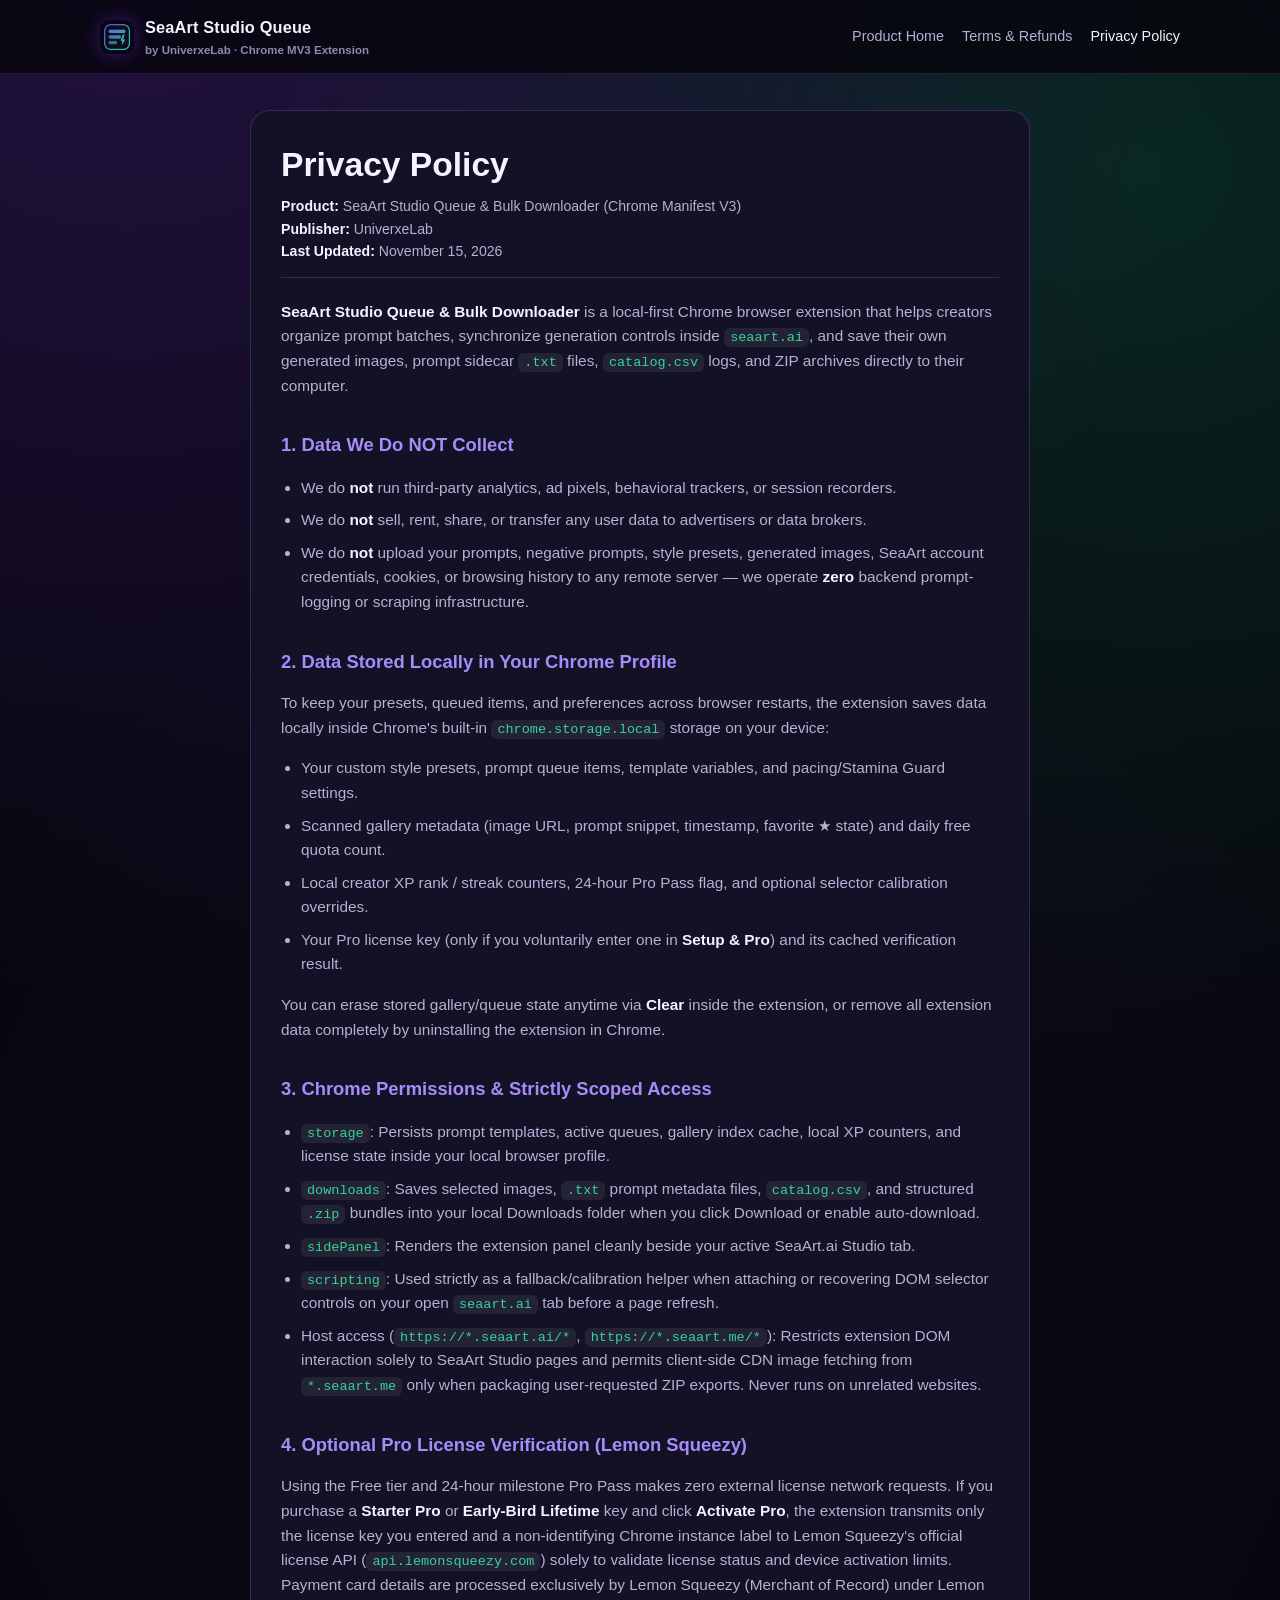
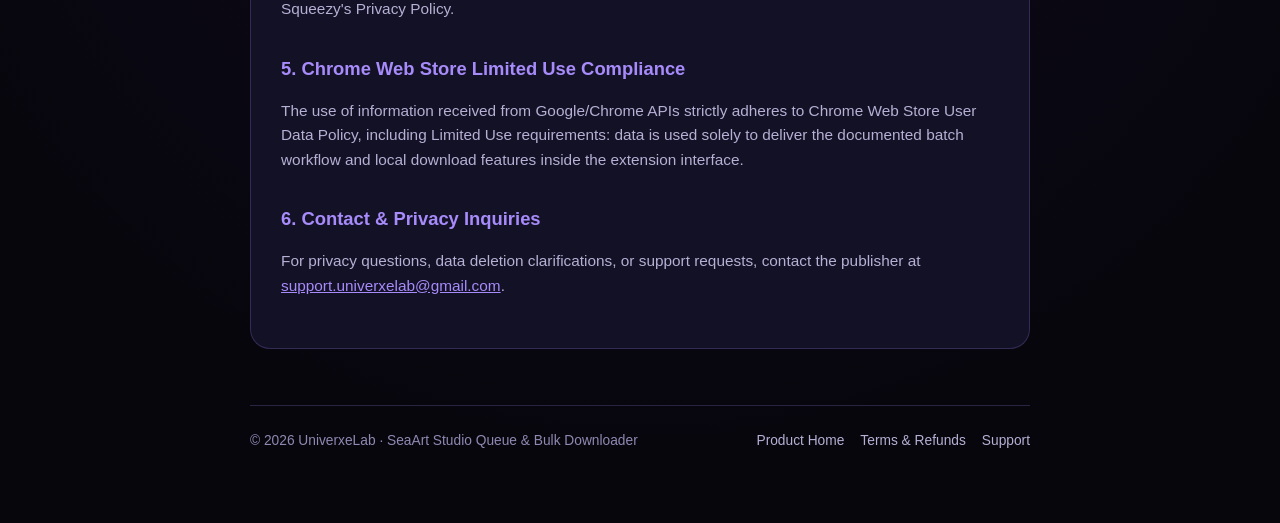
==== privacy-policy.html @ c6d260ee "Publish SeaArt Studio Queue static site, Privacy Policy, and Terms" ====
<!DOCTYPE html>
<html lang="en">
  <head>
    <meta charset="UTF-8" />
    <meta name="viewport" content="width=device-width, initial-scale=1.0" />
    <title>Privacy Policy — SeaArt Studio Queue &amp; Bulk Downloader</title>
    <meta
      http-equiv="Content-Security-Policy"
      content="default-src 'self'; img-src 'self' data:; style-src 'self'; script-src 'self'; object-src 'none'; base-uri 'self'; form-action 'none';"
    />
    <meta name="referrer" content="strict-origin-when-cross-origin" />
    <link rel="icon" type="image/png" href="./assets/icon128.png" />
    <link rel="stylesheet" href="./styles.css" />
  </head>
  <body>
    <header class="topbar">
      <div class="topbar-inner">
        <a class="brand" href="./index.html">
          <img src="./assets/icon128.png" alt="SeaArt Studio Queue icon" width="34" height="34" />
          <span>
            <span class="brand-name">SeaArt Studio Queue</span>
            <span class="brand-sub">by UniverxeLab · Chrome MV3 Extension</span>
          </span>
        </a>
        <nav class="nav-links" aria-label="Primary navigation">
          <a href="./index.html">Product Home</a>
          <a href="./terms.html">Terms &amp; Refunds</a>
          <a href="./privacy-policy.html" aria-current="page">Privacy Policy</a>
        </nav>
      </div>
    </header>

    <main class="wrap wrap-narrow">
      <article class="legal-doc">
        <h1>Privacy Policy</h1>
        <div class="meta-bar">
          <strong>Product:</strong> SeaArt Studio Queue &amp; Bulk Downloader (Chrome Manifest V3)<br />
          <strong>Publisher:</strong> UniverxeLab<br />
          <strong>Last Updated:</strong> November 15, 2026
        </div>

        <p>
          <strong>SeaArt Studio Queue &amp; Bulk Downloader</strong> is a local-first Chrome browser extension that helps
          creators organize prompt batches, synchronize generation controls inside <code>seaart.ai</code>, and save
          their own generated images, prompt sidecar <code>.txt</code> files, <code>catalog.csv</code> logs, and ZIP
          archives directly to their computer.
        </p>

        <h2>1. Data We Do NOT Collect</h2>
        <ul>
          <li>We do <strong>not</strong> run third-party analytics, ad pixels, behavioral trackers, or session recorders.</li>
          <li>We do <strong>not</strong> sell, rent, share, or transfer any user data to advertisers or data brokers.</li>
          <li>
            We do <strong>not</strong> upload your prompts, negative prompts, style presets, generated images, SeaArt
            account credentials, cookies, or browsing history to any remote server — we operate <strong>zero</strong>
            backend prompt-logging or scraping infrastructure.
          </li>
        </ul>

        <h2>2. Data Stored Locally in Your Chrome Profile</h2>
        <p>
          To keep your presets, queued items, and preferences across browser restarts, the extension saves data locally
          inside Chrome's built-in <code>chrome.storage.local</code> storage on your device:
        </p>
        <ul>
          <li>Your custom style presets, prompt queue items, template variables, and pacing/Stamina Guard settings.</li>
          <li>Scanned gallery metadata (image URL, prompt snippet, timestamp, favorite ★ state) and daily free quota count.</li>
          <li>Local creator XP rank / streak counters, 24-hour Pro Pass flag, and optional selector calibration overrides.</li>
          <li>Your Pro license key (only if you voluntarily enter one in <strong>Setup &amp; Pro</strong>) and its cached verification result.</li>
        </ul>
        <p>
          You can erase stored gallery/queue state anytime via <strong>Clear</strong> inside the extension, or remove all
          extension data completely by uninstalling the extension in Chrome.
        </p>

        <h2>3. Chrome Permissions &amp; Strictly Scoped Access</h2>
        <ul>
          <li>
            <code>storage</code>: Persists prompt templates, active queues, gallery index cache, local XP counters, and
            license state inside your local browser profile.
          </li>
          <li>
            <code>downloads</code>: Saves selected images, <code>.txt</code> prompt metadata files, <code>catalog.csv</code>,
            and structured <code>.zip</code> bundles into your local Downloads folder when you click Download or enable
            auto-download.
          </li>
          <li>
            <code>sidePanel</code>: Renders the extension panel cleanly beside your active SeaArt.ai Studio tab.
          </li>
          <li>
            <code>scripting</code>: Used strictly as a fallback/calibration helper when attaching or recovering DOM selector
            controls on your open <code>seaart.ai</code> tab before a page refresh.
          </li>
          <li>
            Host access (<code>https://*.seaart.ai/*</code>, <code>https://*.seaart.me/*</code>): Restricts extension DOM
            interaction solely to SeaArt Studio pages and permits client-side CDN image fetching from <code>*.seaart.me</code>
            only when packaging user-requested ZIP exports. Never runs on unrelated websites.
          </li>
        </ul>

        <h2>4. Optional Pro License Verification (Lemon Squeezy)</h2>
        <p>
          Using the Free tier and 24-hour milestone Pro Pass makes zero external license network requests. If you purchase
          a <strong>Starter Pro</strong> or <strong>Early-Bird Lifetime</strong> key and click <strong>Activate Pro</strong>,
          the extension transmits only the license key you entered and a non-identifying Chrome instance label to Lemon
          Squeezy's official license API (<code>api.lemonsqueezy.com</code>) solely to validate license status and device
          activation limits. Payment card details are processed exclusively by Lemon Squeezy (Merchant of Record) under
          Lemon Squeezy's Privacy Policy.
        </p>

        <h2>5. Chrome Web Store Limited Use Compliance</h2>
        <p>
          The use of information received from Google/Chrome APIs strictly adheres to Chrome Web Store User Data Policy,
          including Limited Use requirements: data is used solely to deliver the documented batch workflow and local
          download features inside the extension interface.
        </p>

        <h2>6. Contact &amp; Privacy Inquiries</h2>
        <p>
          For privacy questions, data deletion clarifications, or support requests, contact the publisher at
          <a href="mailto:support.univerxelab@gmail.com">support.univerxelab@gmail.com</a>.
        </p>
      </article>

      <footer>
        <span>© 2026 UniverxeLab · SeaArt Studio Queue &amp; Bulk Downloader</span>
        <div class="footer-links">
          <a href="./index.html">Product Home</a>
          <a href="./terms.html">Terms &amp; Refunds</a>
          <a href="mailto:support.univerxelab@gmail.com">Support</a>
        </div>
      </footer>
    </main>
  </body>
</html>
---- styles.css ----
:root {
  --bg: #07060d;
  --bg-elev: #0f0d1b;
  --card: #131126;
  --card-2: #191632;
  --border: rgba(167, 139, 250, 0.22);
  --border-strong: rgba(167, 139, 250, 0.45);
  --mint-border: rgba(52, 211, 153, 0.5);
  --text: #f5f3ff;
  --muted: #b5b0d4;
  --subtle: #8f89b2;
  --accent: #a78bfa;
  --violet: #7c3aed;
  --mint: #34d399;
  --gold: #fbbf24;
  --radius: 18px;
}

* {
  box-sizing: border-box;
}

html {
  scroll-behavior: smooth;
}

body {
  margin: 0;
  background:
    radial-gradient(circle at 10% -5%, rgba(124, 58, 237, 0.24), transparent 44%),
    radial-gradient(circle at 90% 8%, rgba(20, 241, 149, 0.14), transparent 40%),
    radial-gradient(circle at 50% 60%, rgba(124, 58, 237, 0.08), transparent 55%),
    var(--bg);
  color: var(--text);
  font-family: -apple-system, BlinkMacSystemFont, "Segoe UI", Roboto, Inter, sans-serif;
  line-height: 1.6;
  -webkit-font-smoothing: antialiased;
}

img {
  max-width: 100%;
  display: block;
}

a {
  color: var(--accent);
}

code {
  background: rgba(255, 255, 255, 0.07);
  padding: 2px 6px;
  border-radius: 6px;
  font-size: 0.88em;
  color: var(--mint);
}

.topbar {
  position: sticky;
  top: 0;
  z-index: 40;
  backdrop-filter: blur(14px);
  background: rgba(7, 6, 13, 0.82);
  border-bottom: 1px solid rgba(167, 139, 250, 0.16);
}

.topbar-inner {
  max-width: 1120px;
  margin: 0 auto;
  padding: 14px 20px;
  display: flex;
  align-items: center;
  justify-content: space-between;
  gap: 16px;
  flex-wrap: wrap;
}

.brand {
  display: inline-flex;
  align-items: center;
  gap: 11px;
  text-decoration: none;
  color: var(--text);
}

.brand img {
  width: 34px;
  height: 34px;
  border-radius: 9px;
  box-shadow: 0 0 18px rgba(124, 58, 237, 0.4);
}

.brand-name {
  font-weight: 800;
  font-size: 1.02rem;
  letter-spacing: 0.01em;
}

.brand-sub {
  display: block;
  font-size: 0.72rem;
  color: var(--subtle);
  font-weight: 600;
}

.nav-links {
  display: flex;
  align-items: center;
  gap: 18px;
  flex-wrap: wrap;
  font-size: 0.9rem;
}

.nav-links a {
  color: var(--muted);
  text-decoration: none;
  font-weight: 500;
}

.nav-links a:hover,
.nav-links a[aria-current="page"] {
  color: var(--text);
}

.wrap {
  max-width: 1120px;
  margin: 0 auto;
  padding: 36px 20px 72px;
}

.wrap-narrow {
  max-width: 820px;
}

.hero {
  background: linear-gradient(155deg, rgba(25, 22, 50, 0.92), rgba(13, 11, 25, 0.96));
  border: 1px solid var(--border);
  border-radius: 24px;
  padding: 38px 34px;
  box-shadow: 0 24px 60px rgba(0, 0, 0, 0.45);
}

.badge {
  display: inline-flex;
  align-items: center;
  gap: 8px;
  padding: 5px 13px;
  border-radius: 999px;
  background: rgba(124, 58, 237, 0.18);
  border: 1px solid rgba(167, 139, 250, 0.42);
  color: #ddd6fe;
  font-size: 0.76rem;
  font-weight: 700;
  letter-spacing: 0.05em;
  text-transform: uppercase;
}

.hero h1 {
  margin: 16px 0 12px;
  font-size: clamp(1.95rem, 3.8vw, 2.9rem);
  line-height: 1.12;
  letter-spacing: -0.02em;
}

.grad-text {
  background: linear-gradient(110deg, #f5f3ff 10%, #a78bfa 55%, #34d399 100%);
  -webkit-background-clip: text;
  background-clip: text;
  color: transparent;
}

.hero-sub {
  color: var(--muted);
  font-size: 1.05rem;
  max-width: 68ch;
  margin: 0 0 24px;
}

.cta-row {
  display: flex;
  gap: 12px;
  flex-wrap: wrap;
  margin-bottom: 22px;
}

.btn {
  display: inline-flex;
  align-items: center;
  justify-content: center;
  gap: 8px;
  padding: 12px 22px;
  border-radius: 12px;
  font-weight: 700;
  font-size: 0.94rem;
  text-decoration: none;
  border: 1px solid var(--border);
  color: var(--text);
  background: var(--card-2);
  cursor: pointer;
  transition: transform 0.15s ease, border-color 0.15s ease, filter 0.15s ease;
}

.btn:hover {
  transform: translateY(-1px);
  border-color: var(--border-strong);
}

.btn-sm {
  padding: 8px 14px;
  font-size: 0.84rem;
  border-radius: 10px;
}

.btn-mint {
  background: linear-gradient(135deg, #10b981, #34d399);
  color: #052219;
  border-color: transparent;
  box-shadow: 0 8px 24px rgba(16, 185, 129, 0.25);
}

.btn-violet {
  background: linear-gradient(135deg, #7c3aed, #8b5cf6);
  color: #ffffff;
  border-color: transparent;
  box-shadow: 0 8px 24px rgba(124, 58, 237, 0.28);
}

.trust-row {
  display: flex;
  flex-wrap: wrap;
  gap: 10px;
  margin-bottom: 28px;
}

.trust-pill {
  padding: 6px 12px;
  border-radius: 999px;
  background: rgba(255, 255, 255, 0.04);
  border: 1px solid rgba(167, 139, 250, 0.2);
  color: var(--muted);
  font-size: 0.82rem;
  font-weight: 600;
}

.trust-pill strong {
  color: var(--mint);
}

.hero-frame {
  border-radius: 16px;
  overflow: hidden;
  border: 1px solid rgba(52, 211, 153, 0.35);
  box-shadow: 0 18px 46px rgba(0, 0, 0, 0.5);
  background: #0a0814;
}

.hero-frame img {
  width: 100%;
  height: auto;
}

section {
  margin-top: 62px;
}

.section-head {
  margin-bottom: 24px;
}

.section-kicker {
  font-size: 0.78rem;
  font-weight: 700;
  letter-spacing: 0.08em;
  text-transform: uppercase;
  color: var(--mint);
  margin-bottom: 6px;
}

.section-head h2 {
  margin: 0 0 8px;
  font-size: clamp(1.45rem, 2.6vw, 2rem);
  line-height: 1.2;
}

.section-head p {
  margin: 0;
  color: var(--muted);
  max-width: 66ch;
}

.grid-3 {
  display: grid;
  grid-template-columns: repeat(auto-fit, minmax(250px, 1fr));
  gap: 18px;
}

.grid-2 {
  display: grid;
  grid-template-columns: repeat(auto-fit, minmax(310px, 1fr));
  gap: 20px;
}

.card {
  background: var(--card);
  border: 1px solid var(--border);
  border-radius: var(--radius);
  padding: 24px;
}

.card h3 {
  margin: 0 0 8px;
  font-size: 1.08rem;
  color: var(--text);
}

.card p,
.card li {
  color: var(--muted);
  font-size: 0.94rem;
}

.card ul {
  padding-left: 18px;
  margin: 12px 0 0;
}

.card li + li {
  margin-top: 6px;
}

.step-num {
  display: inline-flex;
  align-items: center;
  justify-content: center;
  width: 30px;
  height: 30px;
  border-radius: 9px;
  background: rgba(124, 58, 237, 0.25);
  border: 1px solid rgba(167, 139, 250, 0.45);
  color: #ddd6fe;
  font-weight: 800;
  font-size: 0.85rem;
  margin-bottom: 12px;
}

.shot-card {
  background: var(--card);
  border: 1px solid var(--border);
  border-radius: var(--radius);
  overflow: hidden;
  display: flex;
  flex-direction: column;
  transition: border-color 0.16s ease, transform 0.16s ease;
}

.shot-card:hover {
  border-color: var(--mint-border);
  transform: translateY(-2px);
}

.shot-thumb {
  border: 0;
  padding: 0;
  background: #0a0815;
  cursor: zoom-in;
  display: block;
  width: 100%;
  aspect-ratio: 16 / 10;
  overflow: hidden;
}

.shot-thumb img {
  width: 100%;
  height: 100%;
  object-fit: cover;
}

.shot-body {
  padding: 18px 20px 20px;
}

.shot-tag {
  font-size: 0.74rem;
  font-weight: 700;
  text-transform: uppercase;
  letter-spacing: 0.06em;
  color: var(--accent);
  margin-bottom: 4px;
}

.shot-body h3 {
  margin: 0 0 6px;
  font-size: 1.02rem;
}

.shot-body p {
  margin: 0;
  color: var(--muted);
  font-size: 0.9rem;
}

.price-card {
  display: flex;
  flex-direction: column;
  justify-content: space-between;
  gap: 18px;
}

.card-featured {
  border-color: var(--mint-border);
  background: linear-gradient(155deg, rgba(124, 58, 237, 0.18), rgba(20, 241, 149, 0.08));
  box-shadow: 0 12px 34px rgba(16, 185, 129, 0.12);
}

.plan-badge {
  display: inline-block;
  padding: 3px 10px;
  border-radius: 999px;
  font-size: 0.72rem;
  font-weight: 700;
  text-transform: uppercase;
  letter-spacing: 0.05em;
  margin-bottom: 10px;
}

.plan-badge-mint {
  background: rgba(52, 211, 153, 0.16);
  border: 1px solid rgba(52, 211, 153, 0.45);
  color: var(--mint);
}

.plan-badge-gold {
  background: rgba(251, 191, 36, 0.14);
  border: 1px solid rgba(251, 191, 36, 0.4);
  color: var(--gold);
}

.price {
  font-size: 2rem;
  font-weight: 800;
  color: var(--mint);
  line-height: 1.1;
  margin-bottom: 4px;
}

.price span {
  font-size: 0.92rem;
  color: var(--muted);
  font-weight: 600;
}

.callout-banner {
  margin-top: 20px;
  padding: 18px 22px;
  border-radius: 16px;
  border: 1px solid rgba(251, 191, 36, 0.35);
  background: rgba(251, 191, 36, 0.08);
  color: var(--text);
  font-size: 0.94rem;
}

.callout-banner strong {
  color: var(--gold);
}

.faq-list {
  display: grid;
  gap: 12px;
}

.faq-item {
  background: var(--card);
  border: 1px solid var(--border);
  border-radius: 14px;
  padding: 16px 20px;
}

.faq-item summary {
  cursor: pointer;
  font-weight: 700;
  font-size: 0.98rem;
  color: var(--text);
  list-style: none;
  display: flex;
  justify-content: space-between;
  align-items: center;
  gap: 12px;
}

.faq-item summary::after {
  content: "+";
  color: var(--mint);
  font-size: 1.2rem;
  font-weight: 700;
}

.faq-item[open] summary::after {
  content: "−";
}

.faq-item p {
  margin: 12px 0 0;
  color: var(--muted);
  font-size: 0.93rem;
}

.legal-doc {
  background: var(--card);
  border: 1px solid var(--border);
  border-radius: 20px;
  padding: 34px 30px;
}

.legal-doc h1 {
  margin: 0 0 10px;
  font-size: clamp(1.6rem, 3vw, 2.1rem);
  line-height: 1.2;
}

.legal-doc h2 {
  margin: 2rem 0 0.65rem;
  font-size: 1.15rem;
  color: var(--accent);
}

.legal-doc p,
.legal-doc li {
  color: var(--muted);
  font-size: 0.96rem;
}

.legal-doc strong {
  color: var(--text);
}

.legal-doc ul {
  padding-left: 20px;
}

.legal-doc li + li {
  margin-top: 8px;
}

.meta-bar {
  font-size: 0.88rem;
  color: var(--muted);
  border-bottom: 1px solid var(--border);
  padding-bottom: 14px;
  margin-bottom: 22px;
}

footer {
  margin-top: 56px;
  border-top: 1px solid var(--border);
  padding-top: 24px;
  display: flex;
  justify-content: space-between;
  align-items: center;
  flex-wrap: wrap;
  gap: 14px;
  color: var(--subtle);
  font-size: 0.86rem;
}

.footer-links {
  display: flex;
  flex-wrap: wrap;
  gap: 16px;
}

.footer-links a {
  color: var(--muted);
  text-decoration: none;
}

.footer-links a:hover {
  color: var(--text);
}

.lightbox {
  position: fixed;
  inset: 0;
  z-index: 90;
  background: rgba(5, 4, 10, 0.9);
  display: none;
  align-items: center;
  justify-content: center;
  padding: 24px;
}

.lightbox.open {
  display: flex;
}

.lightbox-inner {
  max-width: 1080px;
  width: 100%;
  background: var(--card);
  border: 1px solid var(--border-strong);
  border-radius: 16px;
  overflow: hidden;
}

.lightbox-bar {
  display: flex;
  justify-content: space-between;
  align-items: center;
  padding: 10px 16px;
  border-bottom: 1px solid var(--border);
  font-size: 0.9rem;
  font-weight: 600;
}

.lightbox-close {
  background: transparent;
  border: 1px solid var(--border);
  color: var(--text);
  border-radius: 8px;
  padding: 4px 10px;
  cursor: pointer;
  font-weight: 700;
}

.hero-top {
  margin-top: 0;
}

.shot-wide {
  margin-top: 20px;
}

.shot-wide-grid {
  gap: 0;
  align-items: center;
}

.shot-wide-body {
  padding: 26px 28px;
}

.mb-12 {
  margin-bottom: 12px;
}

.section-compact {
  margin-top: 44px;
}

.cta-tight {
  margin: 16px 0 0;
}

@media (max-width: 640px) {
  .hero {
    padding: 26px 20px;
  }
  .legal-doc {
    padding: 24px 18px;
  }
  .nav-links {
    gap: 12px;
    font-size: 0.84rem;
  }
}
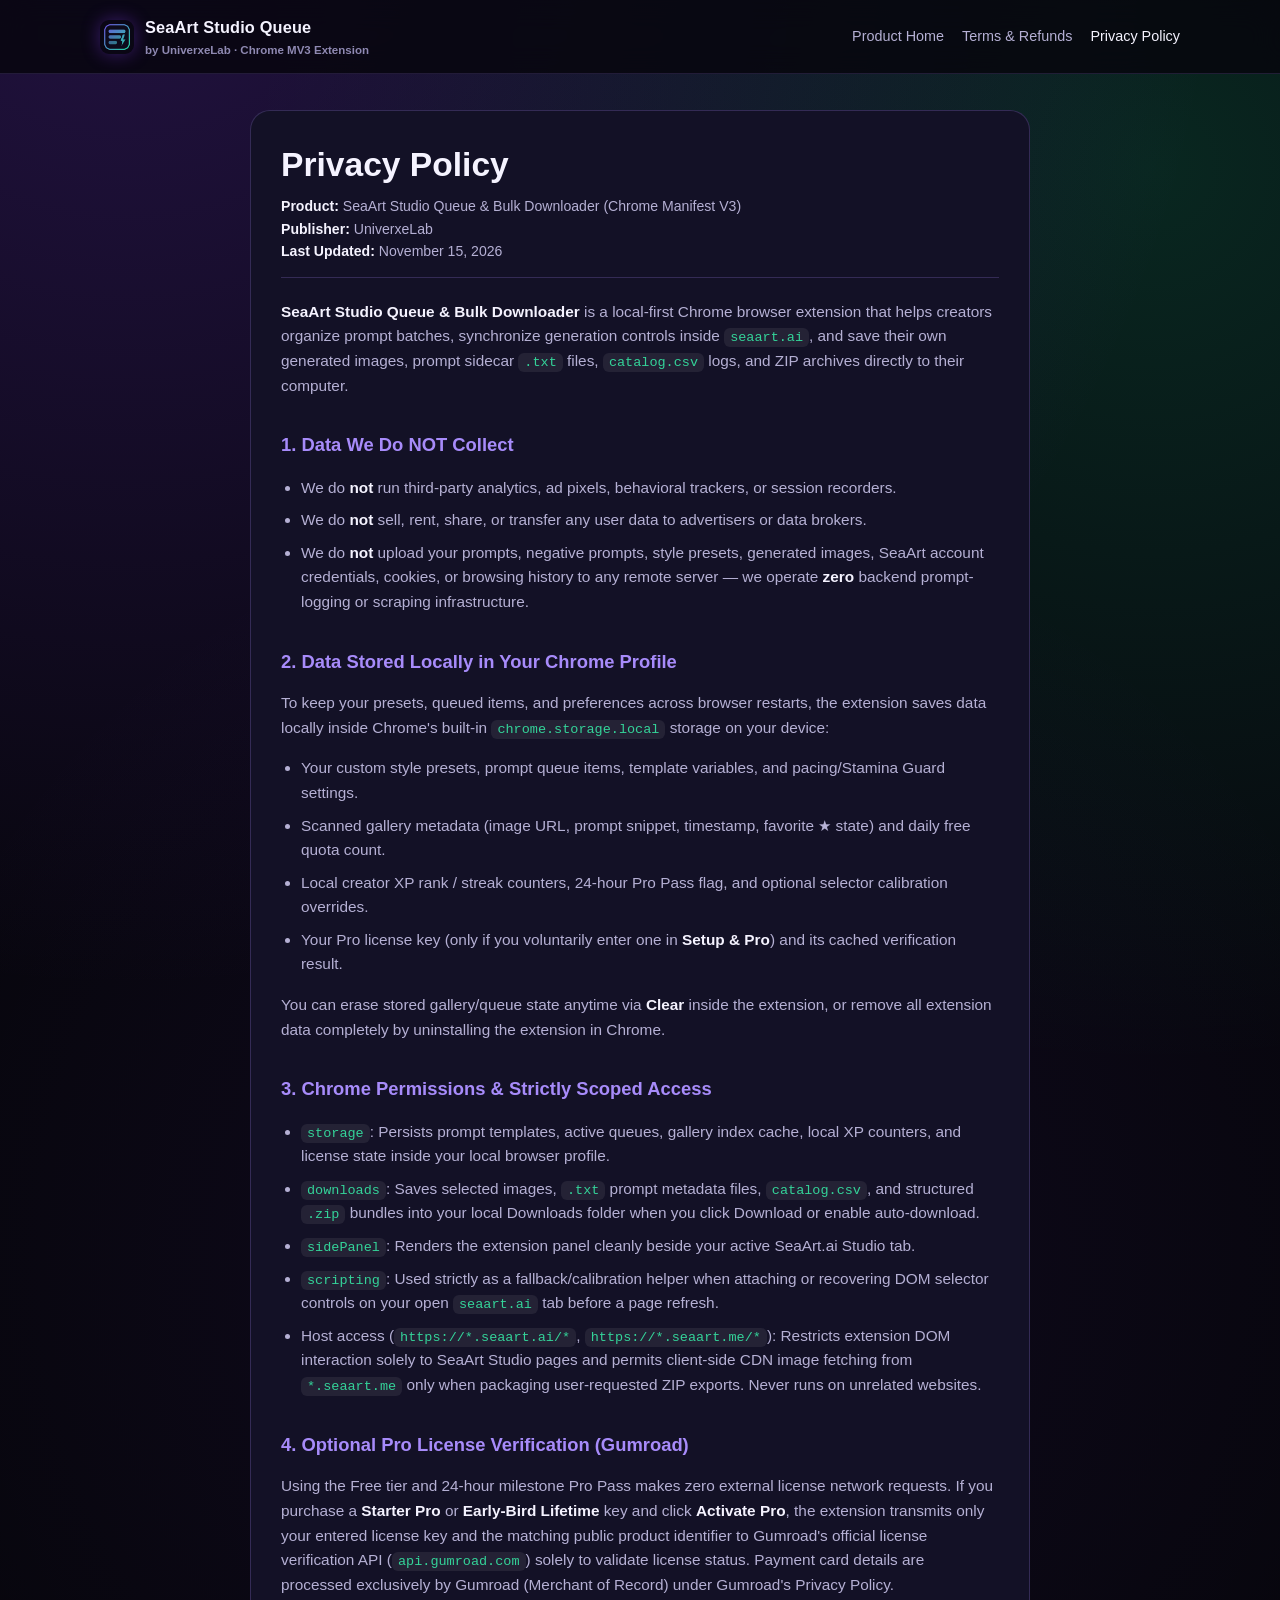
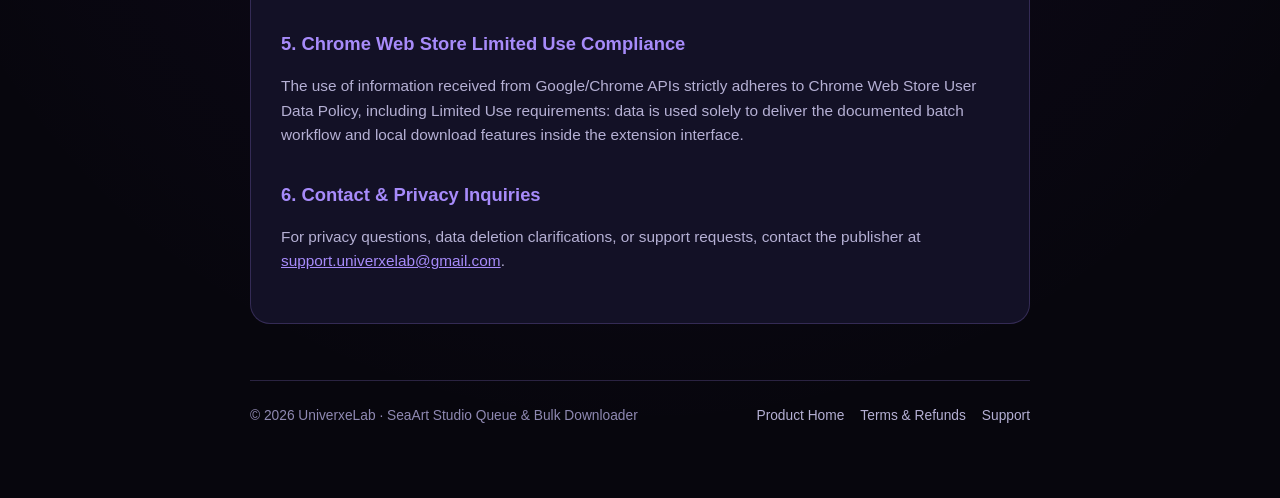
==== commit 6a1a6cb9: "Migrate SeaArt Studio Queue site, terms, and privacy policy to Gumroad" ====
--- a/privacy-policy.html
+++ b/privacy-policy.html
@@ -98,14 +98,13 @@
           </li>
         </ul>
 
-        <h2>4. Optional Pro License Verification (Lemon Squeezy)</h2>
+        <h2>4. Optional Pro License Verification (Gumroad)</h2>
         <p>
           Using the Free tier and 24-hour milestone Pro Pass makes zero external license network requests. If you purchase
           a <strong>Starter Pro</strong> or <strong>Early-Bird Lifetime</strong> key and click <strong>Activate Pro</strong>,
-          the extension transmits only the license key you entered and a non-identifying Chrome instance label to Lemon
-          Squeezy's official license API (<code>api.lemonsqueezy.com</code>) solely to validate license status and device
-          activation limits. Payment card details are processed exclusively by Lemon Squeezy (Merchant of Record) under
-          Lemon Squeezy's Privacy Policy.
+          the extension transmits only your entered license key and the matching public product identifier to Gumroad's
+          official license verification API (<code>api.gumroad.com</code>) solely to validate license status. Payment card
+          details are processed exclusively by Gumroad (Merchant of Record) under Gumroad's Privacy Policy.
         </p>
 
         <h2>5. Chrome Web Store Limited Use Compliance</h2>
--- a/styles.css
+++ b/styles.css
@@ -295,8 +295,12 @@
 
 .grid-2 {
   display: grid;
-  grid-template-columns: repeat(auto-fit, minmax(310px, 1fr));
+  grid-template-columns: repeat(2, minmax(0, 1fr));
   gap: 20px;
+}
+
+.mt-20 {
+  margin-top: 20px;
 }
 
 .card {
@@ -402,36 +406,61 @@
   display: flex;
   flex-direction: column;
   justify-content: space-between;
-  gap: 18px;
+  gap: 20px;
+}
+
+.price-card-head {
+  padding-bottom: 14px;
+  border-bottom: 1px solid rgba(167, 139, 250, 0.16);
+  margin-bottom: 14px;
+}
+
+.price-card h3 {
+  margin: 0 0 6px;
+  font-size: 1.28rem;
+  font-weight: 800;
+  letter-spacing: -0.015em;
+  color: #ffffff;
+}
+
+.price-card ul {
+  margin: 0;
 }
 
 .card-featured {
   border-color: var(--mint-border);
-  background: linear-gradient(155deg, rgba(124, 58, 237, 0.18), rgba(20, 241, 149, 0.08));
-  box-shadow: 0 12px 34px rgba(16, 185, 129, 0.12);
+  background: linear-gradient(155deg, rgba(124, 58, 237, 0.2), rgba(20, 241, 149, 0.08));
+  box-shadow: 0 14px 38px rgba(124, 58, 237, 0.16), 0 8px 24px rgba(16, 185, 129, 0.1);
 }
 
 .plan-badge {
   display: inline-block;
-  padding: 3px 10px;
+  padding: 4px 11px;
   border-radius: 999px;
-  font-size: 0.72rem;
+  font-size: 0.7rem;
   font-weight: 700;
   text-transform: uppercase;
-  letter-spacing: 0.05em;
-  margin-bottom: 10px;
-}
-
-.plan-badge-mint {
-  background: rgba(52, 211, 153, 0.16);
-  border: 1px solid rgba(52, 211, 153, 0.45);
-  color: var(--mint);
-}
-
-.plan-badge-gold {
-  background: rgba(251, 191, 36, 0.14);
-  border: 1px solid rgba(251, 191, 36, 0.4);
-  color: var(--gold);
+  letter-spacing: 0.06em;
+  margin-bottom: 12px;
+}
+
+.plan-badge-slate {
+  background: rgba(148, 163, 184, 0.1);
+  border: 1px solid rgba(148, 163, 184, 0.28);
+  color: #cbd5e1;
+}
+
+.plan-badge-indigo {
+  background: rgba(99, 102, 241, 0.14);
+  border: 1px solid rgba(129, 140, 248, 0.36);
+  color: #c7d2fe;
+}
+
+.plan-badge-violet {
+  background: linear-gradient(135deg, rgba(124, 58, 237, 0.32), rgba(99, 102, 241, 0.24));
+  border: 1px solid rgba(167, 139, 250, 0.62);
+  color: #ede9fe;
+  box-shadow: 0 0 18px rgba(139, 92, 246, 0.22);
 }
 
 .price {
@@ -439,27 +468,56 @@
   font-weight: 800;
   color: var(--mint);
   line-height: 1.1;
-  margin-bottom: 4px;
+  margin: 0;
+}
+
+.price-neutral {
+  color: #f1f5f9;
+}
+
+.price-indigo {
+  color: #ddd6fe;
+}
+
+.price s.price-strike {
+  font-size: 1.22rem;
+  font-weight: 700;
+  color: var(--subtle);
+  text-decoration: line-through;
+  text-decoration-thickness: 2px;
+  margin-right: 6px;
 }
 
 .price span {
-  font-size: 0.92rem;
+  font-size: 0.9rem;
   color: var(--muted);
   font-weight: 600;
 }
 
+.price-batch-note {
+  margin: 0 0 14px;
+  padding: 8px 11px;
+  border-radius: 10px;
+  border: 1px solid rgba(52, 211, 153, 0.3);
+  background: rgba(52, 211, 153, 0.08);
+  font-size: 0.81rem;
+  line-height: 1.42;
+  color: #a7f3d0;
+  font-weight: 600;
+}
+
 .callout-banner {
-  margin-top: 20px;
+  margin-top: 22px;
   padding: 18px 22px;
   border-radius: 16px;
-  border: 1px solid rgba(251, 191, 36, 0.35);
-  background: rgba(251, 191, 36, 0.08);
+  border: 1px solid rgba(139, 92, 246, 0.36);
+  background: linear-gradient(135deg, rgba(124, 58, 237, 0.12), rgba(19, 17, 38, 0.92));
   color: var(--text);
   font-size: 0.94rem;
 }
 
 .callout-banner strong {
-  color: var(--gold);
+  color: #c4b5fd;
 }
 
 .faq-list {
@@ -647,6 +705,68 @@
 
 .cta-tight {
   margin: 16px 0 0;
+}
+
+.maker-head {
+  display: flex;
+  align-items: center;
+  gap: 14px;
+  margin-bottom: 14px;
+}
+
+.maker-avatar {
+  width: 48px;
+  height: 48px;
+  border-radius: 14px;
+  display: inline-flex;
+  align-items: center;
+  justify-content: center;
+  font-weight: 800;
+  font-size: 1.05rem;
+  letter-spacing: 0.04em;
+  color: #04130d;
+  background: linear-gradient(135deg, var(--accent), var(--mint));
+  flex-shrink: 0;
+  box-shadow: 0 0 22px rgba(52, 211, 153, 0.25);
+}
+
+.maker-meta {
+  font-size: 0.8rem;
+  color: var(--mint);
+  font-weight: 700;
+  letter-spacing: 0.03em;
+  text-transform: uppercase;
+}
+
+.maker-pills {
+  display: flex;
+  flex-wrap: wrap;
+  gap: 8px;
+  margin-top: 16px;
+}
+
+.maker-pill {
+  padding: 5px 10px;
+  border-radius: 999px;
+  background: rgba(255, 255, 255, 0.04);
+  border: 1px solid var(--border);
+  font-size: 0.78rem;
+  color: var(--muted);
+  font-weight: 600;
+}
+
+.divider-top {
+  margin-top: 20px;
+  padding-top: 16px;
+  border-top: 1px solid var(--border);
+  font-size: 0.86rem;
+  color: var(--muted);
+}
+
+@media (max-width: 720px) {
+  .grid-2 {
+    grid-template-columns: 1fr;
+  }
 }
 
 @media (max-width: 640px) {
